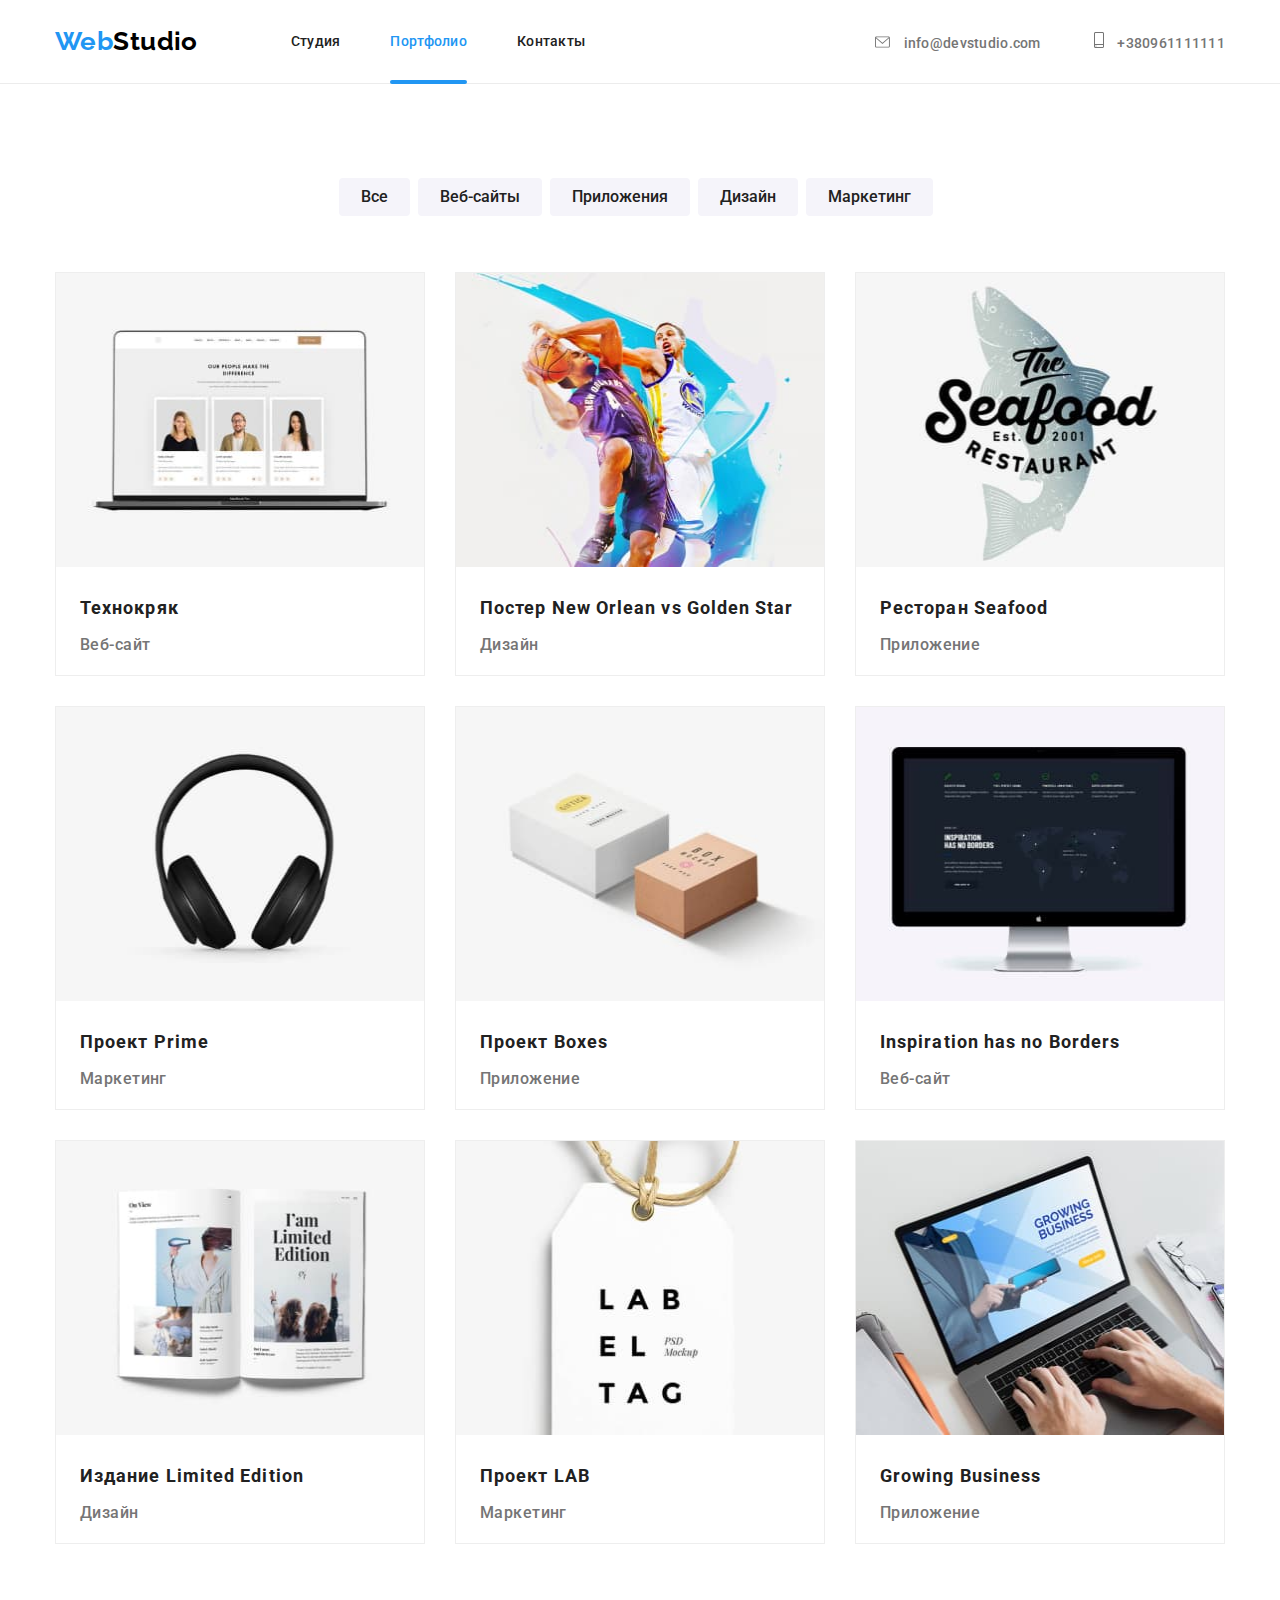
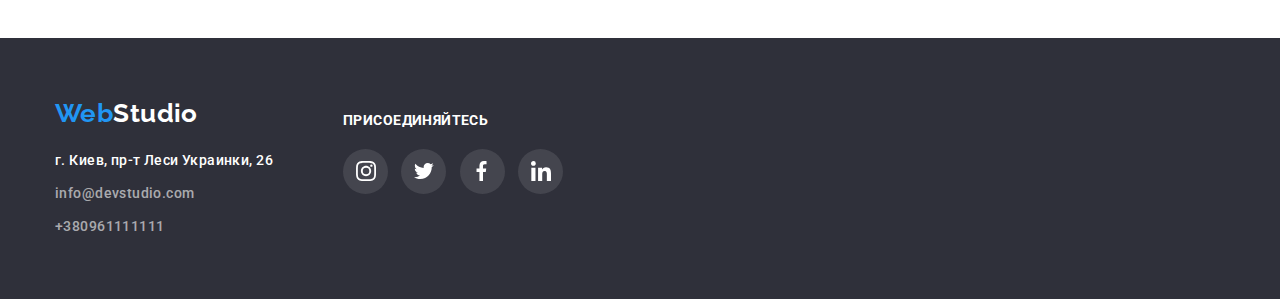
==== portfolio.html @ 98433a65 "Добавляет исходные файлы" ====
<!DOCTYPE html>
<html lang="ru">
  <head>
    <meta charset="UTF-8" />
    <meta name="viewport" content="width=device-width, initial-scale=1.0" />
    <title>Портфолио</title>
    <link rel="preconnect" href="https://fonts.gstatic.com" />
    <link
      href="https://fonts.googleapis.com/css2?family=Raleway:wght@700&family=Roboto:wght@500;700;900&display=swap"
      rel="stylesheet"
    />
    <link rel="stylesheet" type="text/css" href="css/normalize.css" />
    <link rel="stylesheet" type="text/css" href="css/styles.css" />
    <link rel="preconnect" href="https://fonts.gstatic.com" />
  </head>
  <body>
    <header>
      <div class="container header-container">
        <nav class="nav-conteiner">
          <!--Логотип-->
          <a
            href="./index.html"
            aria-label="Ведет на гравную страницу"
            lang="en"
            class="logo"
          >
            <span class="logo-web">Web</span>Studio
          </a>
          <!--Навигация-->
          <ul class="link-list">
            <li class="nav-link cursor">
              <a
                href="./index.html"
                aria-label="Ссылка на страницу студии"
                class="nav"
              >
                Студия
              </a>
            </li>
            <li class="nav-link cursor">
              <a
                href="./portfolio.html"
                aria-label="Ссылка на страницу портфолио"
                class="nav current"
              >
                Портфолио
              </a>
            </li>
            <li class="nav-link cursor">
              <a href="#" aria-label="Ссылка на страницу контактов" class="nav">
                Контакты
              </a>
            </li>
          </ul>
        </nav>
        <address class="address-container">
          <ul>
            <li class="address-link">
              <a
                href="mailto:info@devstudio.com"
                aria-label="Написать на имейл"
                class="address nav-link"
              >
                <svg class="contact-icon" width="15px" height="12px">
                  <use href="./images/symbol-defs.svg#icon-mail"></use>
                </svg>
                info@devstudio.com</a
              >
            </li>
            <li class="address-link">
              <a
                href="tel:+380961111111"
                aria-label="Позвонить на мобильный"
                class="address nav-link"
              >
                <svg class="contact-icon" width="10px" height="16px">
                  <use href="./images/symbol-defs.svg#icon-smartphone"></use>
                </svg>
                +380961111111</a
              >
            </li>
          </ul>
        </address>
      </div>
    </header>
    <main>
      <section class="section-product">
        <div class="container">
          <h1 class="visually-hidden">Портфолио</h1>
          <!--Кнопки фильтра-->
          <ul class="button-filter">
            <li>
              <button type="button" class="filter cursor">Все</button>
            </li>
            <li>
              <button type="button" class="filter cursor">Веб-сайты</button>
            </li>
            <li>
              <button type="button" class="filter cursor">Приложения</button>
            </li>
            <li>
              <button type="button" class="filter cursor">Дизайн</button>
            </li>
            <li>
              <button type="button" class="filter cursor">Маркетинг</button>
            </li>
          </ul>
          <!--Портфолио проектов-->
          <ul class="portfolio-box">
            <li class="portfolio-product">
              <a href="#" class="product">
                <div class="overley-box">
                  <img
                    src="./images/img-tehnocr.jpg"
                    width="100%"
                    height="294"
                    alt="Ноутбук"
                  />
                  <div class="product-overley">
                    Технокряк это современная площадка распространения
                    коронавируса. Компании используют эту платформу для
                    цифрового шпионажа и атак на защищённые сервера конкурентов.
                  </div>
                </div>
                <div class="product-box">
                  <h3 class="product-title">Технокряк</h3>
                  <p class="product-text">Веб-сайт</p>
                </div>
              </a>
            </li>
            <li class="portfolio-product">
              <a href="#" class="product">
                <div class="overley-box">
                  <img
                    src="./images/img-poster.jpg"
                    width="100%"
                    height="294"
                    alt="Баскетболисты с мячом"
                  />
                  <div class="product-overley">
                    Технокряк это современная площадка распространения
                    коронавируса. Компании используют эту платформу для
                    цифрового шпионажа и атак на защищённые сервера конкурентов.
                  </div>
                </div>
                <div class="product-box">
                  <h3 class="product-title">
                    Постер <span lang="en">New Orlean vs Golden Star</span>
                  </h3>
                  <p class="product-text">Дизайн</p>
                </div>
              </a>
            </li>
            <li class="portfolio-product">
              <a href="#" class="product">
                <div class="overley-box">
                  <img
                    src="./images/img-restor.jpg"
                    width="100%"
                    height="294"
                    alt="Приложение для ресторана"
                  />
                  <div class="product-overley">
                    Технокряк это современная площадка распространения
                    коронавируса. Компании используют эту платформу для
                    цифрового шпионажа и атак на защищённые сервера конкурентов.
                  </div>
                </div>
                <div class="product-box">
                  <h3 class="product-title">
                    Ресторан <span lang="en">Seafood</span>
                  </h3>
                  <p class="product-text">Приложение</p>
                </div>
              </a>
            </li>
            <li class="portfolio-product">
              <a href="#" class="product">
                <div class="overley-box">
                  <img
                    src="./images/img-prime.jpg"
                    width="100%"
                    height="294"
                    alt="Студийные наушники"
                  />
                  <div class="product-overley">
                    Технокряк это современная площадка распространения
                    коронавируса. Компании используют эту платформу для
                    цифрового шпионажа и атак на защищённые сервера конкурентов.
                  </div>
                </div>
                <div class="product-box">
                  <h3 class="product-title">
                    Проект <span lang="en">Prime</span>
                  </h3>
                  <p class="product-text">Маркетинг</p>
                </div>
              </a>
            </li>
            <li class="portfolio-product">
              <a href="#" class="product">
                <div class="overley-box">
                  <img
                    src="./images/img-box.jpg"
                    width="100%"
                    height="294"
                    alt="Две коробки"
                  />
                  <div class="product-overley">
                    Технокряк это современная площадка распространения
                    коронавируса. Компании используют эту платформу для
                    цифрового шпионажа и атак на защищённые сервера конкурентов.
                  </div>
                </div>
                <div class="product-box">
                  <h3 class="product-title">
                    Проект <span lang="en">Boxes</span>
                  </h3>
                  <p class="product-text">Приложение</p>
                </div>
              </a>
            </li>
            <li class="portfolio-product">
              <a href="#" class="product">
                <div class="overley-box">
                  <img
                    src="./images/img-border.jpg"
                    width="100%"
                    height="294"
                    alt="Монитор компьютера"
                  />
                  <div class="product-overley">
                    Технокряк это современная площадка распространения
                    коронавируса. Компании используют эту платформу для
                    цифрового шпионажа и атак на защищённые сервера конкурентов.
                  </div>
                </div>
                <div class="product-box">
                  <h3 class="product-title" lang="en">
                    Inspiration has no Borders
                  </h3>
                  <p class="product-text">Веб-сайт</p>
                </div>
              </a>
            </li>
            <li class="portfolio-product">
              <a href="#" class="product">
                <div class="overley-box">
                  <img
                    src="./images/img-edition.jpg"
                    width="100%"
                    height="294"
                    alt="Разворот книги"
                  />
                  <div class="product-overley">
                    Технокряк это современная площадка распространения
                    коронавируса. Компании используют эту платформу для
                    цифрового шпионажа и атак на защищённые сервера конкурентов.
                  </div>
                </div>
                <div class="product-box">
                  <h3 class="product-title">
                    Издание <span lang="en">Limited Edition</span>
                  </h3>
                  <p class="product-text">Дизайн</p>
                </div>
              </a>
            </li>
            <li class="portfolio-product">
              <a href="#" class="product">
                <div class="overley-box">
                  <img
                    src="./images/img-lab.jpg"
                    width="100%"
                    height="294"
                    alt="Бумажная этикетка"
                  />
                  <div class="product-overley">
                    Технокряк это современная площадка распространения
                    коронавируса. Компании используют эту платформу для
                    цифрового шпионажа и атак на защищённые сервера конкурентов.
                  </div>
                </div>
                <div class="product-box">
                  <h3 class="product-title">
                    Проект <span lang="en">LAB</span>
                  </h3>
                  <p class="product-text">Маркетинг</p>
                </div>
              </a>
            </li>
            <li class="portfolio-product">
              <a href="#" class="product">
                <div class="overley-box">
                  <img
                    src="./images/img-busines.jpg"
                    width="100%"
                    height="294"
                    alt="Печатают на ноутбуке"
                  />
                  <div class="product-overley">
                    Технокряк это современная площадка распространения
                    коронавируса. Компании используют эту платформу для
                    цифрового шпионажа и атак на защищённые сервера конкурентов.
                  </div>
                </div>
                <div class="product-box">
                  <h3 class="product-title" lang="en">Growing Business</h3>
                  <p class="product-text">Приложение</p>
                </div>
              </a>
            </li>
          </ul>
        </div>
      </section>
    </main>
    <!--Подвал-->
    <footer class="footer">
      <div class="container footer-container">
        <div class="footer-box">
          <!--Логотип-->
          <a
            href="./index.html"
            aria-label="Ведет на гравную страницу"
            lang="en"
            class="logo"
          >
            <span class="logo-web">Web</span>Studio
          </a>
          <address>
            <ul>
              <li class="footer-address">г. Киев, пр-т Леси Украинки, 26</li>
              <li>
                <a
                  href="mailto:info@devstudio.com"
                  aria-label="Написать на имейл"
                  class="footer-contacts mail"
                >
                  info@devstudio.com</a
                >
              </li>
              <li>
                <a
                  href="tel:+380961111111"
                  aria-label="Позвонить на мобильный"
                  class="footer-contacts"
                >
                  +380961111111</a
                >
              </li>
            </ul>
          </address>
        </div>
        <div class="footer-social">
          <h2>присоединяйтесь</h2>
          <ul>
            <li class="social">
              <a href="https://www.instagram.com/" class="social-link">
                <svg class="link-icon">
                  <use href="./images/symbol-defs.svg#icon-instagram"></use>
                </svg>
              </a>
            </li>
            <li class="social">
              <a href="https://twitter.com/?lang=uk" class="social-link">
                <svg class="link-icon">
                  <use href="./images/symbol-defs.svg#icon-twitter"></use>
                </svg>
              </a>
            </li>
            <li class="social">
              <a href="https://www.facebook.com/" class="social-link">
                <svg class="link-icon">
                  <use href="./images/symbol-defs.svg#icon-facebook"></use>
                </svg>
              </a>
            </li>
            <li class="social">
              <a href="https://www.linkedin.com/" class="social-link">
                <svg class="link-icon">
                  <use href="./images/symbol-defs.svg#icon-linkedin"></use>
                </svg>
              </a>
            </li>
          </ul>
        </div>
      </div>
    </footer>
  </body>
</html>
---- css/styles.css ----
* {
  box-sizing: border-box;
}

body {
  margin: 0 auto;
  padding: 0;

  font-family: "Roboto", sans-serif;
  font-weight: 500;
  font-size: 14px;
  letter-spacing: 0.03em;
}

:root {
  --main-color: #ffffff;
  --main-background-color: #e5e5e5;
  --darck-background-color: #2f303a;
  --command-background-color: #f5f4fa;
  --heading-color: #212121;
  --main-text-color: #757575;
  --accent-color: #2196f3;
  --duration: 250ms;
  --timing-function: cubic-bezier(0.4, 0, 0.2, 1);
}

/* Сбрасывает отступы */
h1,
h2,
h3,
h4,
p,
ul {
  margin: 0;
  padding: 0;
}

a {
  font-family: inherit;
  text-decoration: none;
  font-style: normal;
}

address {
  font-family: inherit;
  font-style: normal;
}

li {
  list-style: none;
}

/* Скрытые заголовки */

.visually-hidden {
  position: absolute;
  clip: rect(0 0 0 0);
  width: 1px;
  height: 1px;
  margin: -1px;
}

/* Подзаголовки */

h2 {
  font-weight: 700;
  font-size: 36px;
  line-height: 1.16;
  text-align: center;
  color: var(--heading-color);
}

/* Общий контейнер */

.container {
  width: 1200px;
  margin-left: auto;
  margin-right: auto;
  padding: 0 15px;
}

/* Списки в строку */

header > li {
  display: inline;
}

/* контейнер верхней панели */

header {
  border-bottom: 1px solid #ececec;
}

.header-container {
  display: flex;
  align-items: center;
}

.nav-conteiner {
  display: flex;
}

/* логотип */
.nav-conteiner .logo {
  display: block;
  padding: 25px 0px;
}

.logo {
  margin-top: 0px;
  margin-right: 93px;
  margin-bottom: 0px;
  font-family: Raleway, sans-serif;
  color: #000000;
  font-weight: 700;
  font-size: 26px;
  line-height: 1.19;
}

.logo-web {
  color: var(--accent-color);
}

/*Навигация */

.nav {
  position: relative;
  display: block;
  padding: 32px 0px;

  color: var(--heading-color);

  line-height: 1.14;
  letter-spacing: 0.02em;
  transition-duration: var(--duration);
  transition-timing-function: var(--timing-function);
}

.nav::after {
  content: "";
  position: absolute;
  left: 0;
  bottom: -2px;

  width: 100%;
  height: 4px;
  background: #2196f3;
  border-radius: 2px;
  opacity: 0;
  transition-duration: var(--duration);
  transition-timing-function: var(--timing-function);
}

.nav:hover,
.nav:focus,
.current {
  color: var(--accent-color);
}

.current::after {
  opacity: 1;
}

.nav:hover::after,
.nav:focus::after {
  opacity: 1;
}

.link-list {
  display: flex;
  padding: 0;
  margin: 0;
  align-items: center;
}

.nav-link {
  display: inline-flex;
}

.nav-link:not(:last-child) {
  margin-right: 50px;
}

/* Адрес в навигации */

.address-container {
  display: flex;
  margin-left: auto;
  margin-right: 0;
}

.address-link {
  display: inline-flex;
  align-items: center;
}

.address-link:not(:last-child) {
  margin-right: 50px;
}

.contact-icon {
  fill: currentColor;
  margin-right: 10px;
}

.address:hover,
.address:focus {
  color: var(--accent-color);
  transition-duration: var(--duration);
  transition-timing-function: var(--timing-function);
}

.address {
  display: block;
  padding: 32px 0px;
  letter-spacing: 0.02em;
  color: var(--main-text-color);
}

/* Страница 1 - Index.html */

/* Герой */

.hero-box {
  overflow: hidden;
  background-image: linear-gradient(
      to right,
      rgba(58, 58, 47, 0.4),
      rgba(47, 48, 58, 0.4)
    ),
    url(../images/people.jpg);
  background-color: #c4c4c4;
  background-repeat: no-repeat;
  background-position: center;
  background-size: cover;

  display: block;
  max-width: 1600px;
  height: 600px;
  padding-top: 200px;
  margin-left: auto;
  margin-right: auto;

  color: var(--main-color);
  text-align: center;
  letter-spacing: 0.06em;
}

.hero {
  font-weight: 900;
  font-size: 44px;
  line-height: 1.36;
  text-transform: uppercase;
  margin-bottom: 30px;
}

.hero-box .button {
  background-color: var(--accent-color);
  font-weight: 700;
  font-size: 16px;
  line-height: 1.87;
  text-align: center;
  color: inherit;

  /* Стили кнопки */

  display: inline-block;
  position: inherit;
  width: 200px;
  height: 50px;
  border: none;
  border-radius: 4px;
  padding: 10px;
  cursor: pointer;
}

.backdrop {
  position: fixed;
  z-index: 1;
  /* display: block; */
  top: 0;
  left: 0;
  width: 100%;
  height: 100%;

  opacity: 1;
  background: rgba(0, 0, 0, 0.2);

  transform: scale(1);
  transition-duration: var(--duration);
  transition-timing-function: var(--timing-function);
}

.backdrop.is-hidden {
  visibility: hidden;
  opacity: 0;
  pointer-events: none;
}

.modal {
  position: fixed;
  width: 528px;
  height: 580px;
  top: 50%;
  left: 50%;
  transform: translate(-50%, -50%);

  background-color: #ffffff;
  box-shadow: 0px 1px 3px rgba(0, 0, 0, 0.12), 0px 1px 1px rgba(0, 0, 0, 0.14),
    0px 2px 1px rgba(0, 0, 0, 0.2);
  border-radius: 4px;
}

.modal-close {
  position: absolute;
  top: 8px;
  right: 8px;
  display: block;
  width: 30px;
  height: 30px;

  background: #ffffff;
  border: 1px solid rgba(0, 0, 0, 0.1);
  border-radius: 50%;
  box-sizing: border-box;
}

.modal-close .icon-close {
  fill: #000000;
}

/* Блок преимущества и услуги */

.section-company {
  padding-top: 94px;
  background-color: var(--main-color);
}

.icon-box {
  display: block;
  width: 270px;
  height: 120px;
  margin-bottom: 30px;
  background-color: #f5f4fa;
  border: 0;
}

.company-icon {
  background-position: center;
}

.service-box {
  padding-top: 94px;
  padding-bottom: 94px;
  background-color: var(--main-color);
}
.service-link {
  position: relative;
  display: block;
  width: 370px;
  height: 300px;
  padding: 0;
  margin: 0;
}

.service-modal {
  position: absolute;
  display: block;
  left: 0px;
  bottom: 0px;

  width: 100%;
  height: 70px;
  margin: 0;

  background: rgba(47, 48, 58, 0.8);
  font-weight: bold;

  line-height: 1.14;
  text-align: center;

  text-transform: uppercase;
  padding: 27px 0px;
  color: #ffffff;
}
/* О компании */

.advantage-title {
  font-weight: 700;
  line-height: 1.14;
  text-transform: uppercase;
  color: var(--heading-color);
  margin-bottom: 10px;
}

.advantage-text {
  line-height: 1.71;
  color: var(--main-text-color);
}

/* Позиционирование */

.company-list {
  display: flex;
  padding: 0;
  margin: 0;
}

.block-company {
  display: inline-block;
  width: 270px;
}

.block-company:not(:last-child) {
  margin-right: 30px;
}

/* Чем мы занимаемся */

.section-service {
  display: flex;
  margin-top: 50px;
}

.service-list {
  display: block;
  width: 370px;
  height: 294px;
}

.service-list:not(:last-child) {
  margin-right: 30px;
}

/* Команда */

.command-box {
  font-weight: 500;
  font-size: 16px;
  line-height: 1.18;
  display: flex;
  text-align: center;
  margin-top: 50px;
}

.command-name {
  color: var(--heading-color);
  display: inline-block;
  padding-top: 30px;
  padding-bottom: 10px;
}

.command-position {
  color: var(--main-text-color);
  margin-bottom: 16px;
}

.command-section {
  background-color: var(--command-background-color);
  padding-top: 94px;
  padding-bottom: 94px;
}

.command-people {
  display: block;
  width: 270px;
  background-color: var(--main-color);
  box-shadow: 0px 1px 3px rgba(0, 0, 0, 0.12), 0px 1px 1px rgba(0, 0, 0, 0.14),
    0px 2px 1px rgba(0, 0, 0, 0.2);
  border-radius: 0px 0px 4px 4px;
}

.command-people:not(:last-child) {
  margin-right: 30px;
}

.social {
  display: inline-block;
  border-radius: 50%;
  margin-bottom: 30px;
}

.social:not(:last-child) {
  margin-right: 10px;
}

.social-link {
  display: flex;
  align-items: center;
  justify-content: center;
  width: 45px;
  height: 45px;
  fill: #afb1b8;
  transition-property: background-color;
}

.social-link:hover,
.social-link:focus {
  background-color: var(--accent-color);
  border-radius: 50%;
  fill: var(--main-color);
  transition-duration: var(--duration);
  transition-timing-function: var(--timing-function);
}

.link-icon {
  width: 20px;
  height: 20px;
}

/* Логотипы компаний */

.client {
  display: block;
  padding-top: 94px;
  padding-bottom: 94px;
}

.client > h2 {
  padding-bottom: 50px;
}

.client-box {
  display: flex;
  justify-content: center;
}

.client-icon:not(:last-child) {
  margin-right: 30px;
}

.client-link {
  display: flex;
  align-items: center;
  justify-content: center;
  width: 170px;
  height: 90px;

  border: 1px solid #afb1b8;
  box-sizing: border-box;
  border-radius: 4px;
  fill: #afb1b8;
}

.client-link:hover,
.client-link:focus {
  border-radius: 4px;
  fill: var(--accent-color);
  border-color: var(--accent-color);
  transition-duration: var(--duration);
  transition-timing-function: var(--timing-function);
}

/* Подвал */

.footer {
  background-color: var(--darck-background-color);
  padding-top: 60px;
  padding-bottom: 60px;
}

.footer-container {
  display: flex;
  align-items: center;
}

.footer-box {
  display: inline-block;
  margin-right: 70px;
  line-height: 1.71;
  font-style: normal;
}

.footer-box .logo {
  color: var(--main-color);
  display: block;
  margin: 0;
  padding-bottom: 20px;
}

.footer-address {
  color: var(--main-color);
}

.footer-address:not(:last-child) {
  padding-bottom: 9px;
}

.footer-contacts {
  color: rgba(255, 255, 255, 0.6);
}

.footer-contacts.mail {
  display: block;
  padding-bottom: 9px;
}

.footer-social {
  display: inline-block;
}

.footer-social > h2 {
  font-style: normal;
  font-weight: bold;
  font-size: 14px;
  line-height: 1.14;
  text-transform: uppercase;
  text-align: left;
  padding-bottom: 20px;
  color: #ffffff;
}

.footer-social .social-link {
  background: rgba(255, 255, 255, 0.1);
  border-radius: 50%;
  fill: var(--main-color);
}

.footer-social .social-link:hover,
.footer-social .social-link:focus-visible {
  background: var(--accent-color);
  transition-duration: var(--duration);
  transition-timing-function: var(--timing-function);
}

/* Страница 2 - Portfolio.html */

.section-product {
  background: var(--main-color);
  padding-top: 94px;
  padding-bottom: 94px;
}

/* Кнопки*/

.button-filter {
  display: flex;
  justify-content: center;
}

.filter.cursor {
  font-family: inherit;
  font-weight: 500;
  font-size: 16px;
  line-height: 1.62;
  text-align: center;
  color: var(--heading-color);
  background-color: var(--command-background-color);

  /* Позиционирование кнопок */

  display: inline-block;
  height: 38px;
  padding-top: 6px;
  padding-left: 22px;
  padding-bottom: 6px;
  padding-right: 22px;
  border: none;
  border-radius: 4px;
  cursor: pointer;
  margin-right: 8px;
  margin-bottom: 56px;
}

.filter:hover,
.filter:focus {
  background-color: var(--accent-color);
  color: var(--main-color);
  box-shadow: 0px 3px 1px rgba(0, 0, 0, 0.1), 0px 1px 2px rgba(0, 0, 0, 0.08),
    0px 2px 2px rgba(0, 0, 0, 0.12);
  transition-duration: var(--duration);
  transition-timing-function: var(--timing-function);
}

/* Портфолио проектов_Общий класс-product */

.portfolio-box {
  display: flex;
  flex-wrap: wrap;
  flex: calc((100% - 60px) / 3);
}

.product {
  /* position: relative; */
  display: inline-block;
  background: var(--main-color);
  border: 1px solid #eeeeee;
  box-sizing: border-box;
  width: 370px;
  height: 404px;
  transition-duration: var(--duration);
  transition-timing-function: var(--timing-function);
}

.product:hover,
.product:focus {
  box-shadow: 0px 1px 1px rgba(0, 0, 0, 0.12), 0px 4px 4px rgba(0, 0, 0, 0.06),
    1px 4px 6px rgba(0, 0, 0, 0.16);
}

.overley-box {
  position: relative;
  overflow: hidden;
}

.product-overley {
  position: absolute;

  top: 294px;
  left: 0;
  width: 100%;
  height: 294px;
  background: rgba(33, 150, 243, 0.9);
  padding: 63px 24px;
  font-style: regular;
  font-size: 18px;
  line-height: 1.56;
  fill: Solid;
  color: #ffffff;

  transform: translateY(100%);

  opacity: 0;

  transition-duration: var(--duration);
  transition-timing-function: var(--timing-function);
}

.product:hover .product-overley,
.product:focus .product-overley {
  opacity: 1;

  transform: translateY(-100%);
}

.portfolio-product:not(:nth-child(3n)) {
  margin-right: 30px;
}

.portfolio-product:not(:nth-last-child(-n + 3)) {
  margin-bottom: 30px;
}

.product-box {
  padding-top: 20px;
  padding-right: 24px;
  padding-bottom: 20px;
  padding-left: 24px;
}

.product-title {
  font-weight: 700;
  font-size: 18px;
  line-height: 2;
  letter-spacing: 0.06em;
  color: var(--heading-color);

  padding-bottom: 4px;
}

.product-text {
  font-weight: 500;
  font-size: 16px;
  line-height: 1.87;
  color: var(--main-text-color);

  padding-top: 0;
  padding-bottom: 0;
}
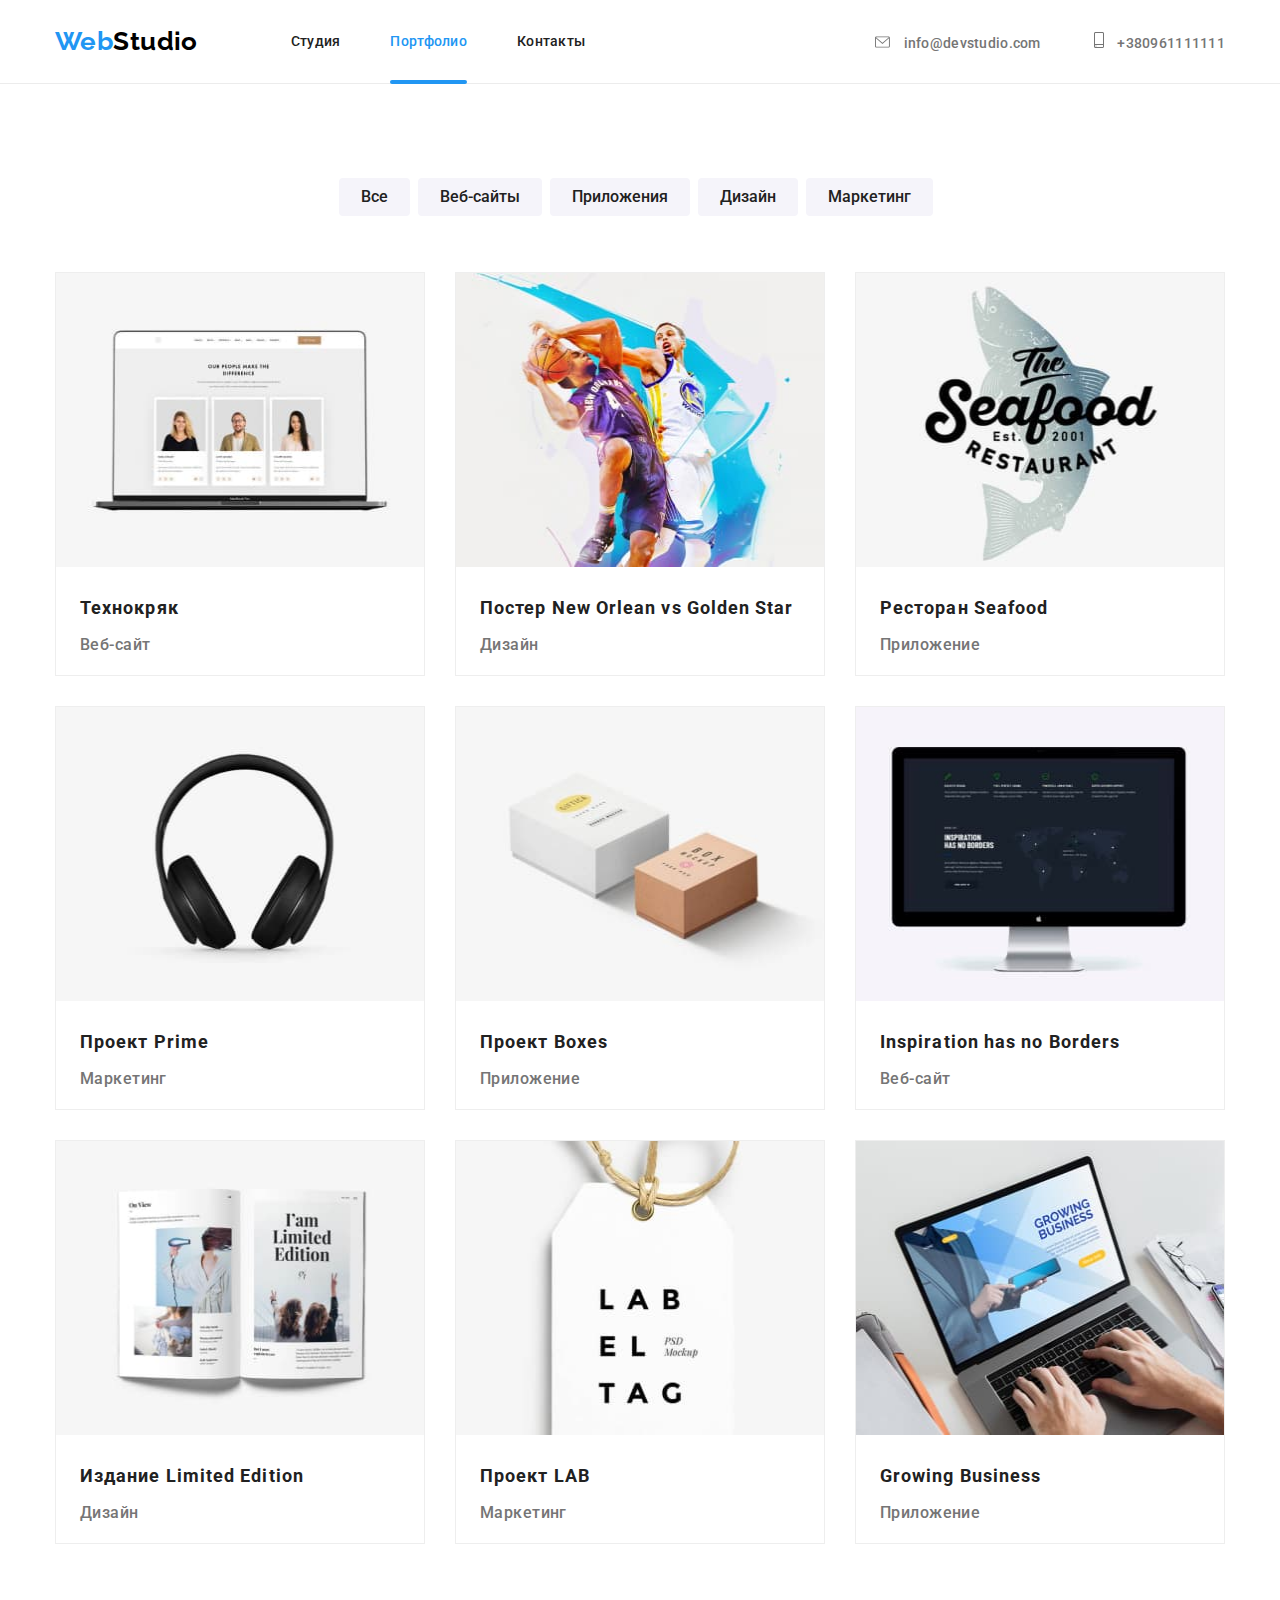
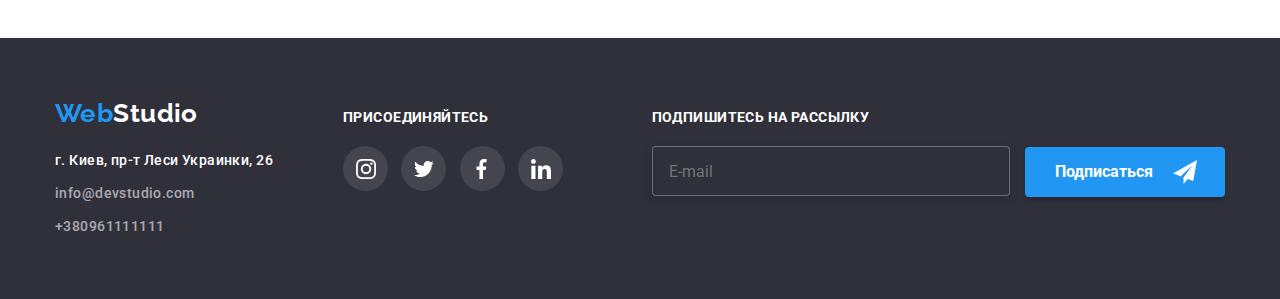
==== commit 855fe204: "Добавляет стили инпута в футере" ====
--- a/portfolio.html
+++ b/portfolio.html
@@ -384,6 +384,23 @@
             </li>
           </ul>
         </div>
+        <form name="mail-form" class="mail-form" autocomplete="on">
+          <h2>Подпишитесь на рассылку</h2>
+          <label for="email" class="mail-label">
+            <input
+              type="email"
+              name="email"
+              placeholder="E-mail"
+              class="mail-input"
+            />
+          </label>
+          <button type="submit" class="mail-send">
+            Подписаться
+            <svg class="mail-icon">
+              <use href="./images/symbol-defs.svg#icon-send"></use>
+            </svg>
+          </button>
+        </form>
       </div>
     </footer>
   </body>
--- a/css/styles.css
+++ b/css/styles.css
@@ -561,7 +561,7 @@
 
 .footer-container {
   display: flex;
-  align-items: center;
+  justify-content: flex-start;
 }
 
 .footer-box {
@@ -597,9 +597,10 @@
 
 .footer-social {
   display: inline-block;
-}
-
-.footer-social > h2 {
+  margin-top: 12px;
+}
+
+footer h2 {
   font-style: normal;
   font-weight: bold;
   font-size: 14px;
@@ -621,6 +622,66 @@
   background: var(--accent-color);
   transition-duration: var(--duration);
   transition-timing-function: var(--timing-function);
+}
+
+.mail-form {
+  display: block;
+  margin-top: 12px;
+  margin-left: auto;
+  margin-right: 0;
+}
+
+/* .mail-form > h2 {
+  margin: 0;
+} */
+
+/* .mail-label {
+  width: 358px;
+  height: 50px;
+} */
+
+.mail-input {
+  display: inline-block;
+  width: 358px;
+  height: 50px;
+  padding-left: 16px;
+  margin-right: 12px;
+  border: 1px solid rgba(255, 255, 255, 0.3);
+  box-sizing: border-box;
+  filter: drop-shadow(0px 4px 4px rgba(0, 0, 0, 0.15));
+  border-radius: 4px;
+  background: var(--darck-background-color);
+  font-size: 16px;
+  line-height: 1, 25;
+  color: rgba(255, 255, 255, 0.6);
+}
+
+.mail-send {
+  position: relative;
+  display: inline-block;
+  width: 200px;
+  height: 50px;
+  padding-left: 30px;
+
+  background: #2196f3;
+  box-shadow: 0px 4px 4px rgba(0, 0, 0, 0.15);
+  border: none;
+  border-radius: 4px;
+  cursor: pointer;
+  color: #ffffff;
+  text-align: left;
+  font-weight: bold;
+  font-size: 16px;
+  line-height: 1, 87;
+}
+
+.mail-icon {
+  position: absolute;
+  top: 13px;
+  right: 28px;
+  display: inline-block;
+  width: 24px;
+  height: 24px;
 }
 
 /* Страница 2 - Portfolio.html */
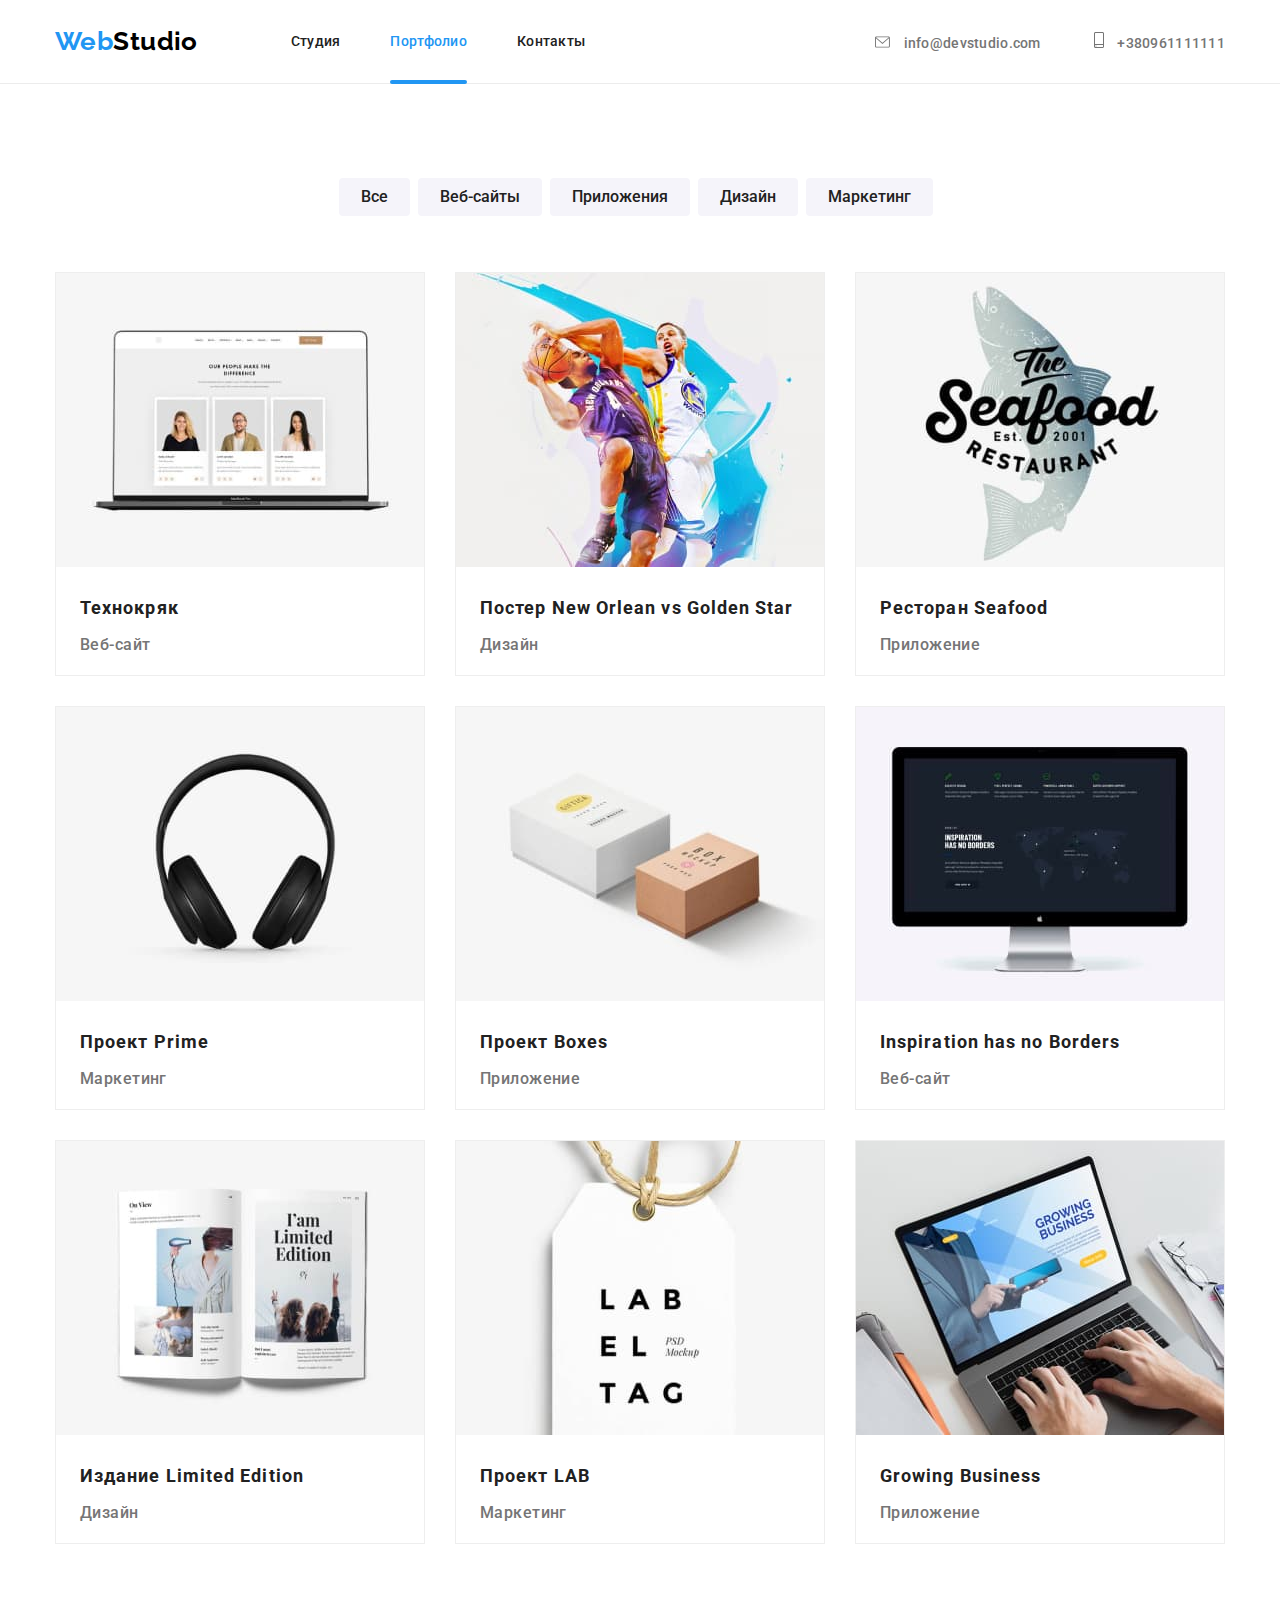
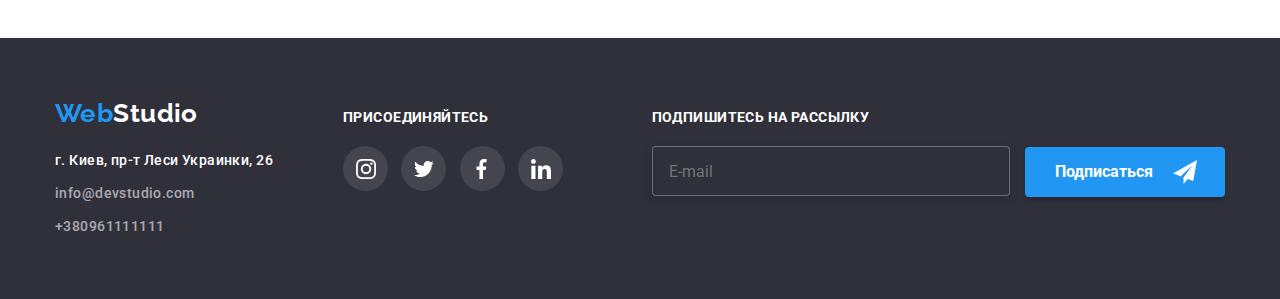
==== commit d3134569: "Исправляет порядок вложенности и размер картинок" ====
--- a/portfolio.html
+++ b/portfolio.html
@@ -112,7 +112,7 @@
                 <div class="overley-box">
                   <img
                     src="./images/img-tehnocr.jpg"
-                    width="100%"
+                    width="370"
                     height="294"
                     alt="Ноутбук"
                   />
@@ -133,7 +133,7 @@
                 <div class="overley-box">
                   <img
                     src="./images/img-poster.jpg"
-                    width="100%"
+                    width="370"
                     height="294"
                     alt="Баскетболисты с мячом"
                   />
@@ -156,7 +156,7 @@
                 <div class="overley-box">
                   <img
                     src="./images/img-restor.jpg"
-                    width="100%"
+                    width="370"
                     height="294"
                     alt="Приложение для ресторана"
                   />
@@ -179,7 +179,7 @@
                 <div class="overley-box">
                   <img
                     src="./images/img-prime.jpg"
-                    width="100%"
+                    width="370"
                     height="294"
                     alt="Студийные наушники"
                   />
@@ -202,7 +202,7 @@
                 <div class="overley-box">
                   <img
                     src="./images/img-box.jpg"
-                    width="100%"
+                    width="370"
                     height="294"
                     alt="Две коробки"
                   />
@@ -225,7 +225,7 @@
                 <div class="overley-box">
                   <img
                     src="./images/img-border.jpg"
-                    width="100%"
+                    width="370"
                     height="294"
                     alt="Монитор компьютера"
                   />
@@ -248,7 +248,7 @@
                 <div class="overley-box">
                   <img
                     src="./images/img-edition.jpg"
-                    width="100%"
+                    width="370"
                     height="294"
                     alt="Разворот книги"
                   />
@@ -271,7 +271,7 @@
                 <div class="overley-box">
                   <img
                     src="./images/img-lab.jpg"
-                    width="100%"
+                    width="370"
                     height="294"
                     alt="Бумажная этикетка"
                   />
@@ -294,7 +294,7 @@
                 <div class="overley-box">
                   <img
                     src="./images/img-busines.jpg"
-                    width="100%"
+                    width="370"
                     height="294"
                     alt="Печатают на ноутбуке"
                   />
@@ -386,7 +386,7 @@
         </div>
         <form name="mail-form" class="mail-form" autocomplete="on">
           <h2>Подпишитесь на рассылку</h2>
-          <label for="email" class="mail-label">
+          <label class="mail-label">
             <input
               type="email"
               name="email"
--- a/css/styles.css
+++ b/css/styles.css
@@ -144,7 +144,7 @@
 
   width: 100%;
   height: 4px;
-  background: #2196f3;
+  background: var(--accent-color);
   border-radius: 2px;
   opacity: 0;
   transition-duration: var(--duration);
@@ -305,6 +305,8 @@
   left: 50%;
   transform: translate(-50%, -50%);
 
+  padding: 40px;
+
   background-color: #ffffff;
   box-shadow: 0px 1px 3px rgba(0, 0, 0, 0.12), 0px 1px 1px rgba(0, 0, 0, 0.14),
     0px 2px 1px rgba(0, 0, 0, 0.2);
@@ -327,6 +329,138 @@
 
 .modal-close .icon-close {
   fill: #000000;
+}
+
+.icon-close:hover,
+.modal-close:focus .icon-close {
+  fill: var(--accent-color);
+}
+/* Форма заполнения */
+
+.form-input {
+  position: relative;
+  width: 450px;
+  height: 40px;
+
+  padding-left: 42px;
+
+  border: 1px solid rgba(33, 33, 33, 0.2);
+  box-sizing: border-box;
+  border-radius: 4px;
+}
+
+textarea.form-input {
+  height: 120px;
+  resize: none;
+  padding: 12px 16px;
+}
+
+.form-input::placeholder {
+  font-size: 12px;
+  line-height: 14px;
+  letter-spacing: 0.01em;
+
+  color: rgba(117, 117, 117, 0.5);
+}
+
+.contact-form input:focus,
+.contact-form textarea:focus {
+  outline: none;
+  border-color: var(--accent-color);
+}
+
+.form-input:focus ~ .form-icon {
+  fill: var(--accent-color);
+}
+
+.contact-form h2 {
+  margin-bottom: 12px;
+  font-size: 20px;
+  line-height: 23px;
+  text-align: center;
+  letter-spacing: 0.03em;
+
+  color: #212121;
+}
+
+.form-text {
+  display: block;
+  margin-bottom: 4px;
+  font-size: 12px;
+  line-height: 1.17;
+  letter-spacing: 0.01em;
+  color: #757575;
+  text-align: left;
+}
+
+.agreement {
+  position: relative;
+  display: block;
+  margin-bottom: 30px;
+}
+
+.agreement-check {
+  display: block;
+  width: 15px;
+  height: 15px;
+}
+
+.agreement-text {
+  font-size: 14px;
+  line-height: 1.71;
+  letter-spacing: 0.03em;
+  color: #757575;
+}
+
+.agreement-text a {
+  text-decoration: underline;
+  color: var(--accent-color);
+}
+
+.submit-form {
+  width: 200px;
+  height: 50px;
+  background: var(--accent-color);
+  box-shadow: 0px 4px 4px rgba(0, 0, 0, 0.15);
+  border: none;
+  border-radius: 4px;
+  cursor: pointer;
+
+  font-size: 16px;
+  line-height: 1.87;
+  text-align: center;
+  letter-spacing: 0.06em;
+  color: #ffffff;
+}
+
+.submit-form:hover,
+.submit-form:focus {
+  background: #188ce8;
+}
+
+.form-label {
+  position: relative;
+  margin-bottom: 10px;
+}
+
+.form-icon {
+  position: absolute;
+  bottom: 14px;
+  left: 14px;
+  /* transform: translateY(50%); */
+}
+
+.icon-not-check,
+.agreement-check:checked ~ .icon-check {
+  position: absolute;
+  top: 4px;
+  left: 0;
+  display: block;
+}
+
+.icon-check,
+.agreement-check:checked ~ .icon-not-check {
+  display: none;
 }
 
 /* Блок преимущества и услуги */
@@ -635,17 +769,19 @@
   margin: 0;
 } */
 
-/* .mail-label {
+.mail-label {
+  display: inline-block;
   width: 358px;
   height: 50px;
-} */
+  margin-right: 12px;
+}
 
 .mail-input {
   display: inline-block;
-  width: 358px;
-  height: 50px;
+  width: inherit;
+  height: inherit;
   padding-left: 16px;
-  margin-right: 12px;
+
   border: 1px solid rgba(255, 255, 255, 0.3);
   box-sizing: border-box;
   filter: drop-shadow(0px 4px 4px rgba(0, 0, 0, 0.15));
@@ -663,7 +799,7 @@
   height: 50px;
   padding-left: 30px;
 
-  background: #2196f3;
+  background: var(--accent-color);
   box-shadow: 0px 4px 4px rgba(0, 0, 0, 0.15);
   border: none;
   border-radius: 4px;
